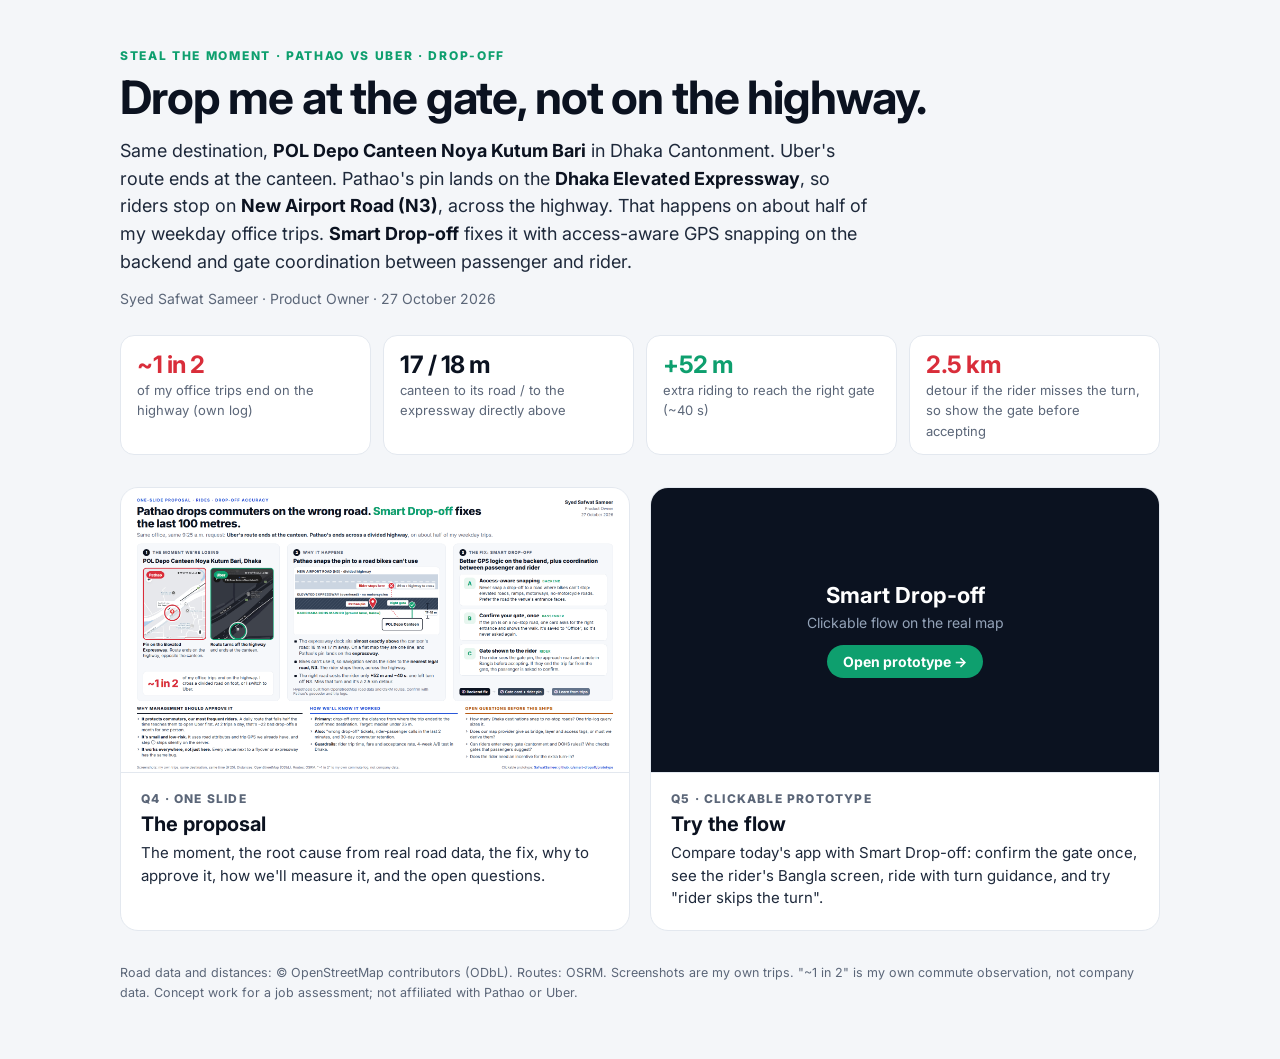
==== index.html @ 366b53b3 "Smart Drop-off: one-slide proposal and clickable prototype" ====
<!doctype html>
<html lang="en">
<head>
<meta charset="utf-8">
<meta name="viewport" content="width=device-width, initial-scale=1">
<title>Smart Drop-off</title>
<meta name="description" content="Steal the Moment: Pathao vs Uber drop-off at POL Depo Canteen Noya Kutum Bari, Dhaka. One-slide proposal and clickable prototype by Syed Safwat Sameer.">
<meta property="og:title" content="Smart Drop-off: drop me at the gate, not on the highway">
<meta property="og:description" content="One-slide proposal and clickable prototype by Syed Safwat Sameer.">
<meta property="og:image" content="https://SafwatSameer.github.io/smart-dropoff/slide/smart-dropoff-slide.png">
<link rel="preconnect" href="https://fonts.googleapis.com">
<link rel="preconnect" href="https://fonts.gstatic.com" crossorigin>
<link href="https://fonts.googleapis.com/css2?family=Inter:wght@400;500;600;700;800&display=swap" rel="stylesheet">
<style>
:root{--ink:#0b1220;--body:#1e293b;--muted:#5b6678;--line:#e3e8ef;--good:#0e9f6e;--bad:#d92d3a;--bg:#f4f6f9}
*{box-sizing:border-box}
body{margin:0;font-family:Inter,system-ui,"Segoe UI",Arial,sans-serif;color:var(--body);background:var(--bg)}
.wrap{max-width:1080px;margin:0 auto;padding:48px 20px 56px}
.kicker{font-size:12px;font-weight:800;letter-spacing:.14em;text-transform:uppercase;color:var(--good);margin:0}
h1{font-size:clamp(30px,5vw,46px);line-height:1.08;letter-spacing:-.025em;color:var(--ink);margin:10px 0 14px}
.lede{font-size:18px;line-height:1.55;max-width:760px;margin:0}
.lede b{color:var(--ink)}
.by{margin-top:14px;color:var(--muted);font-size:14px}
.grid{display:grid;grid-template-columns:1fr 1fr;gap:20px;margin-top:32px}
.card{display:flex;flex-direction:column;background:#fff;border:1px solid var(--line);border-radius:18px;overflow:hidden;text-decoration:none;color:inherit;transition:transform .15s,box-shadow .15s}
.card:hover{transform:translateY(-2px);box-shadow:0 14px 40px rgba(15,23,42,.12)}
.card:focus-visible{outline:3px solid #93c5fd;outline-offset:3px}
.thumb{aspect-ratio:16/9;background:#e2e8f0 center/cover no-repeat;border-bottom:1px solid var(--line)}
.thumb.proto{background:#0b1220;display:grid;place-items:center;color:#fff}
.thumb.proto div{text-align:center}
.thumb.proto b{display:block;font-size:22px}
.thumb.proto span{display:block;color:#94a3b8;font-size:14px;margin-top:6px}
.thumb.proto i{display:inline-block;margin-top:14px;font-style:normal;background:var(--good);border-radius:999px;padding:8px 16px;font-weight:700;font-size:14px}
.body{padding:18px 20px 20px}
.q{font-size:12px;font-weight:800;letter-spacing:.1em;text-transform:uppercase;color:var(--muted)}
.body h2{font-size:20px;color:var(--ink);margin:6px 0 6px}
.body p{margin:0;font-size:15px;line-height:1.5}
.facts{display:grid;grid-template-columns:repeat(4,1fr);gap:12px;margin-top:28px}
.fact{background:#fff;border:1px solid var(--line);border-radius:14px;padding:14px 16px}
.fact b{display:block;font-size:24px;color:var(--ink);letter-spacing:-.02em}
.fact.bad b{color:var(--bad)} .fact.good b{color:var(--good)}
.fact span{font-size:13px;color:var(--muted);line-height:1.4}
footer{margin-top:32px;font-size:12.5px;color:var(--muted);line-height:1.6}
@media (max-width:760px){.grid{grid-template-columns:1fr}.facts{grid-template-columns:1fr 1fr}.wrap{padding:32px 16px 40px}}
</style>
</head>
<body>
<main class="wrap">
  <p class="kicker">Steal the Moment · Pathao vs Uber · Drop-off</p>
  <h1>Drop me at the gate, not on the highway.</h1>
  <p class="lede">Same destination, <b>POL Depo Canteen Noya Kutum Bari</b> in Dhaka Cantonment. Uber's route ends at the canteen. Pathao's pin lands on the <b>Dhaka Elevated Expressway</b>, so riders stop on <b>New Airport Road (N3)</b>, across the highway. That happens on about half of my weekday office trips. <b>Smart Drop-off</b> fixes it with access-aware GPS snapping on the backend and gate coordination between passenger and rider.</p>
  <p class="by">Syed Safwat Sameer · Product Owner · 27 October 2026</p>

  <div class="facts">
    <div class="fact bad"><b>~1 in 2</b><span>of my office trips end on the highway (own log)</span></div>
    <div class="fact"><b>17 / 18 m</b><span>canteen to its road / to the expressway directly above</span></div>
    <div class="fact good"><b>+52 m</b><span>extra riding to reach the right gate (~40 s)</span></div>
    <div class="fact bad"><b>2.5 km</b><span>detour if the rider misses the turn, so show the gate before accepting</span></div>
  </div>

  <div class="grid">
    <a class="card" href="slide/">
      <div class="thumb" style="background-image:url(slide/smart-dropoff-slide.png)"></div>
      <div class="body"><div class="q">Q4 · One slide</div><h2>The proposal</h2><p>The moment, the root cause from real road data, the fix, why to approve it, how we'll measure it, and the open questions.</p></div>
    </a>
    <a class="card" href="prototype/">
      <div class="thumb proto"><div><b>Smart Drop-off</b><span>Clickable flow on the real map</span><i>Open prototype →</i></div></div>
      <div class="body"><div class="q">Q5 · Clickable prototype</div><h2>Try the flow</h2><p>Compare today's app with Smart Drop-off: confirm the gate once, see the rider's Bangla screen, ride with turn guidance, and try "rider skips the turn".</p></div>
    </a>
  </div>

  <footer>Road data and distances: © OpenStreetMap contributors (ODbL). Routes: OSRM. Screenshots are my own trips. "~1 in 2" is my own commute observation, not company data. Concept work for a job assessment; not affiliated with Pathao or Uber.</footer>
</main>
</body>
</html>
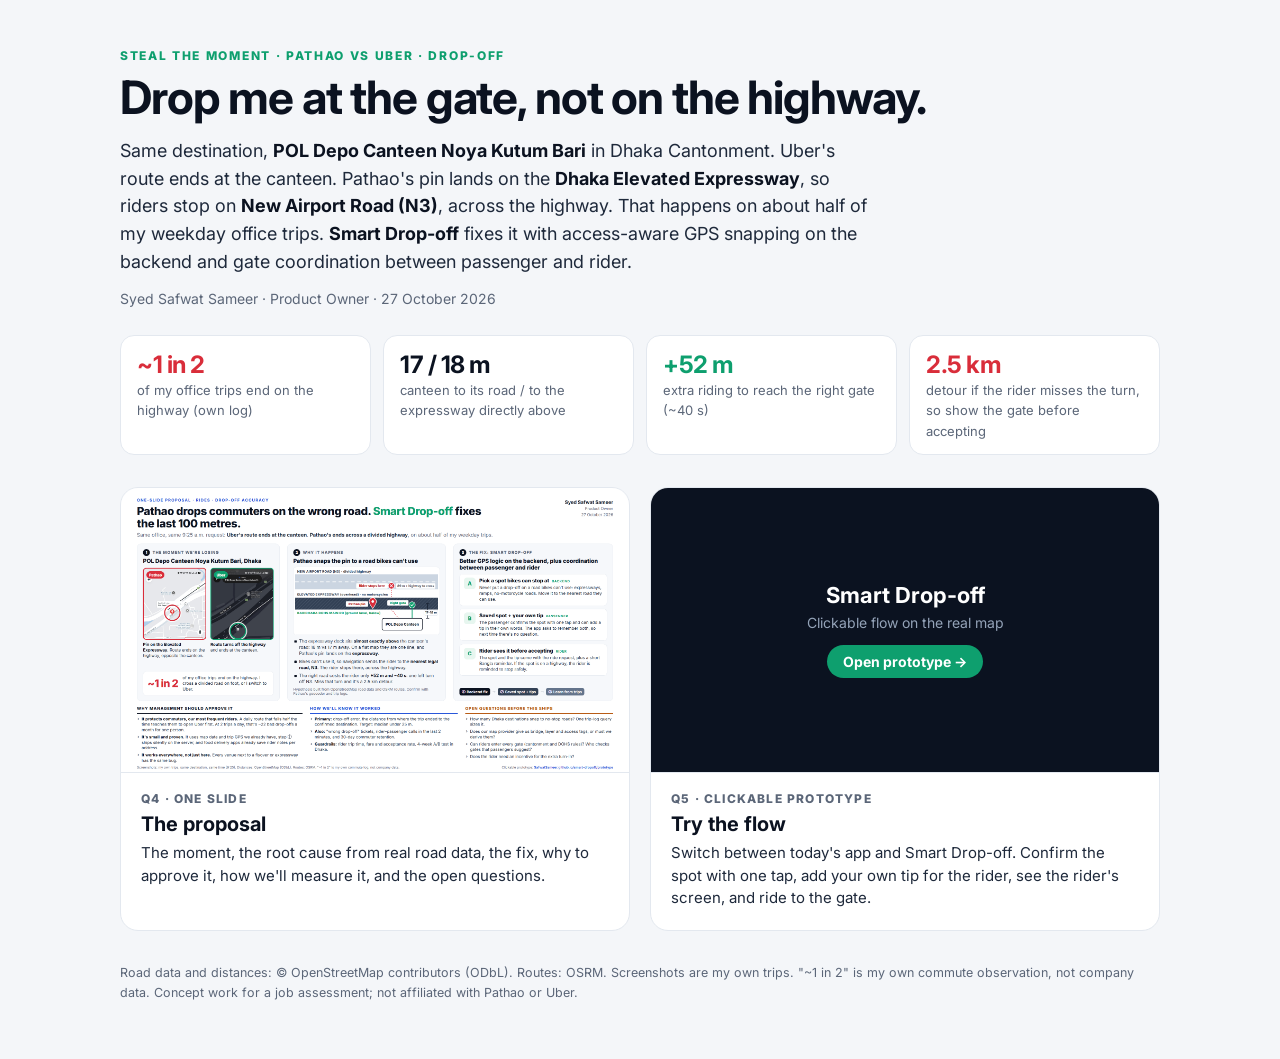
==== commit 34ef0d02: "Redesign prototype: lighter flow, cleaner map, saved rider tips - Phone is the focus; details move i" ====
--- a/index.html
+++ b/index.html
@@ -65,7 +65,7 @@
     </a>
     <a class="card" href="prototype/">
       <div class="thumb proto"><div><b>Smart Drop-off</b><span>Clickable flow on the real map</span><i>Open prototype →</i></div></div>
-      <div class="body"><div class="q">Q5 · Clickable prototype</div><h2>Try the flow</h2><p>Compare today's app with Smart Drop-off: confirm the gate once, see the rider's Bangla screen, ride with turn guidance, and try "rider skips the turn".</p></div>
+      <div class="body"><div class="q">Q5 · Clickable prototype</div><h2>Try the flow</h2><p>Switch between today's app and Smart Drop-off. Confirm the spot with one tap, add your own tip for the rider, see the rider's screen, and ride to the gate.</p></div>
     </a>
   </div>
 
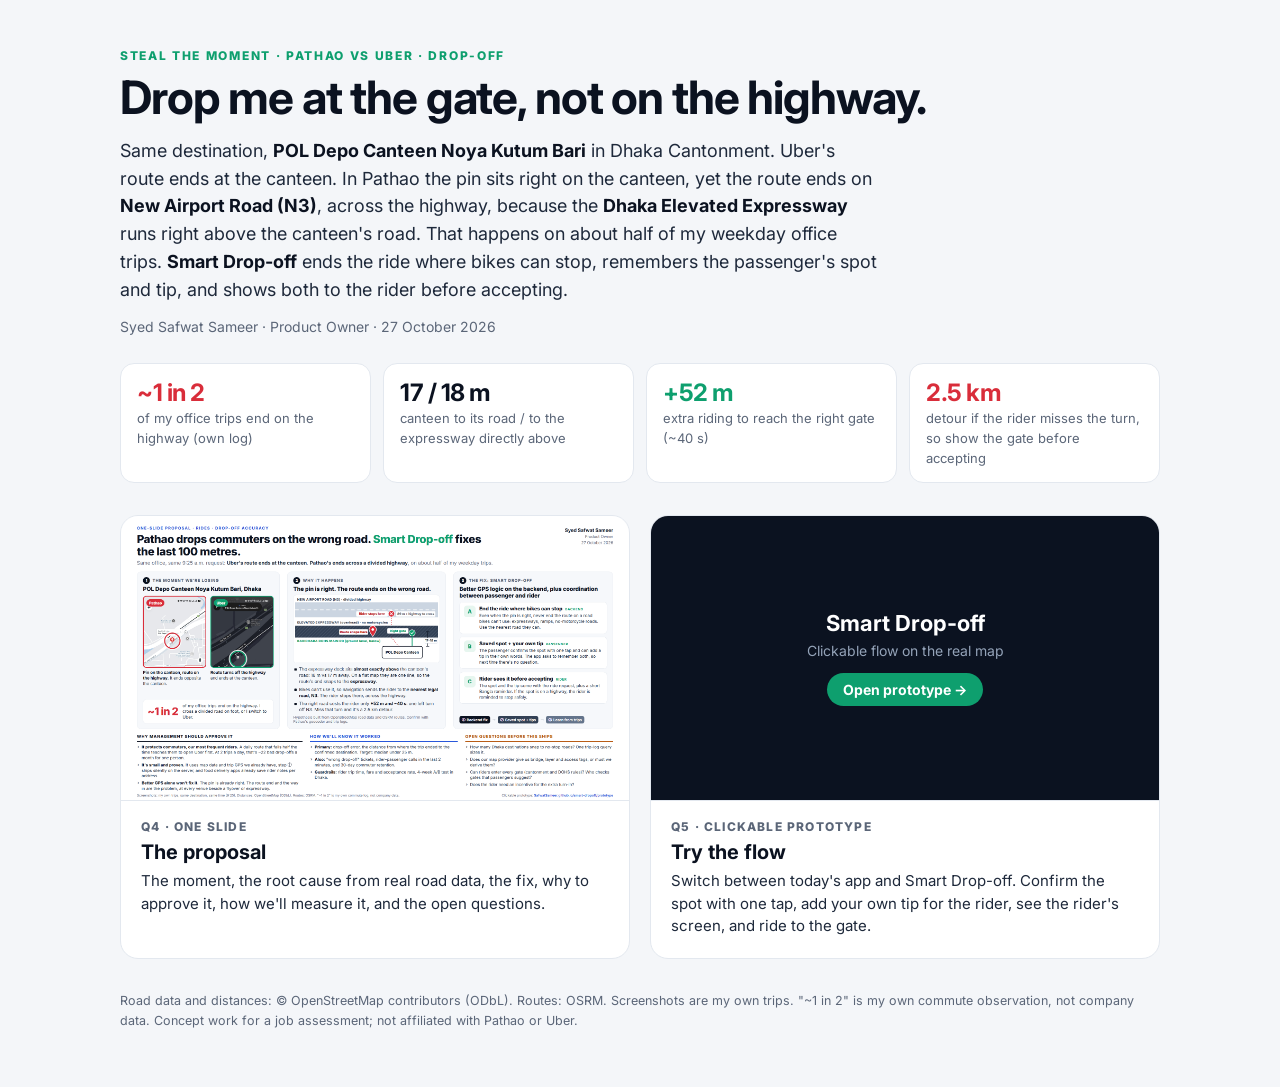
==== commit 7eccfa3f: "Prototype: search flow, pin on the canteen, rider call, why-not-GPS - Search 'POL Depo Canteen' and " ====
--- a/index.html
+++ b/index.html
@@ -48,7 +48,7 @@
 <main class="wrap">
   <p class="kicker">Steal the Moment · Pathao vs Uber · Drop-off</p>
   <h1>Drop me at the gate, not on the highway.</h1>
-  <p class="lede">Same destination, <b>POL Depo Canteen Noya Kutum Bari</b> in Dhaka Cantonment. Uber's route ends at the canteen. Pathao's pin lands on the <b>Dhaka Elevated Expressway</b>, so riders stop on <b>New Airport Road (N3)</b>, across the highway. That happens on about half of my weekday office trips. <b>Smart Drop-off</b> fixes it with access-aware GPS snapping on the backend and gate coordination between passenger and rider.</p>
+  <p class="lede">Same destination, <b>POL Depo Canteen Noya Kutum Bari</b> in Dhaka Cantonment. Uber's route ends at the canteen. In Pathao the pin sits right on the canteen, yet the route ends on <b>New Airport Road (N3)</b>, across the highway, because the <b>Dhaka Elevated Expressway</b> runs right above the canteen's road. That happens on about half of my weekday office trips. <b>Smart Drop-off</b> ends the ride where bikes can stop, remembers the passenger's spot and tip, and shows both to the rider before accepting.</p>
   <p class="by">Syed Safwat Sameer · Product Owner · 27 October 2026</p>
 
   <div class="facts">
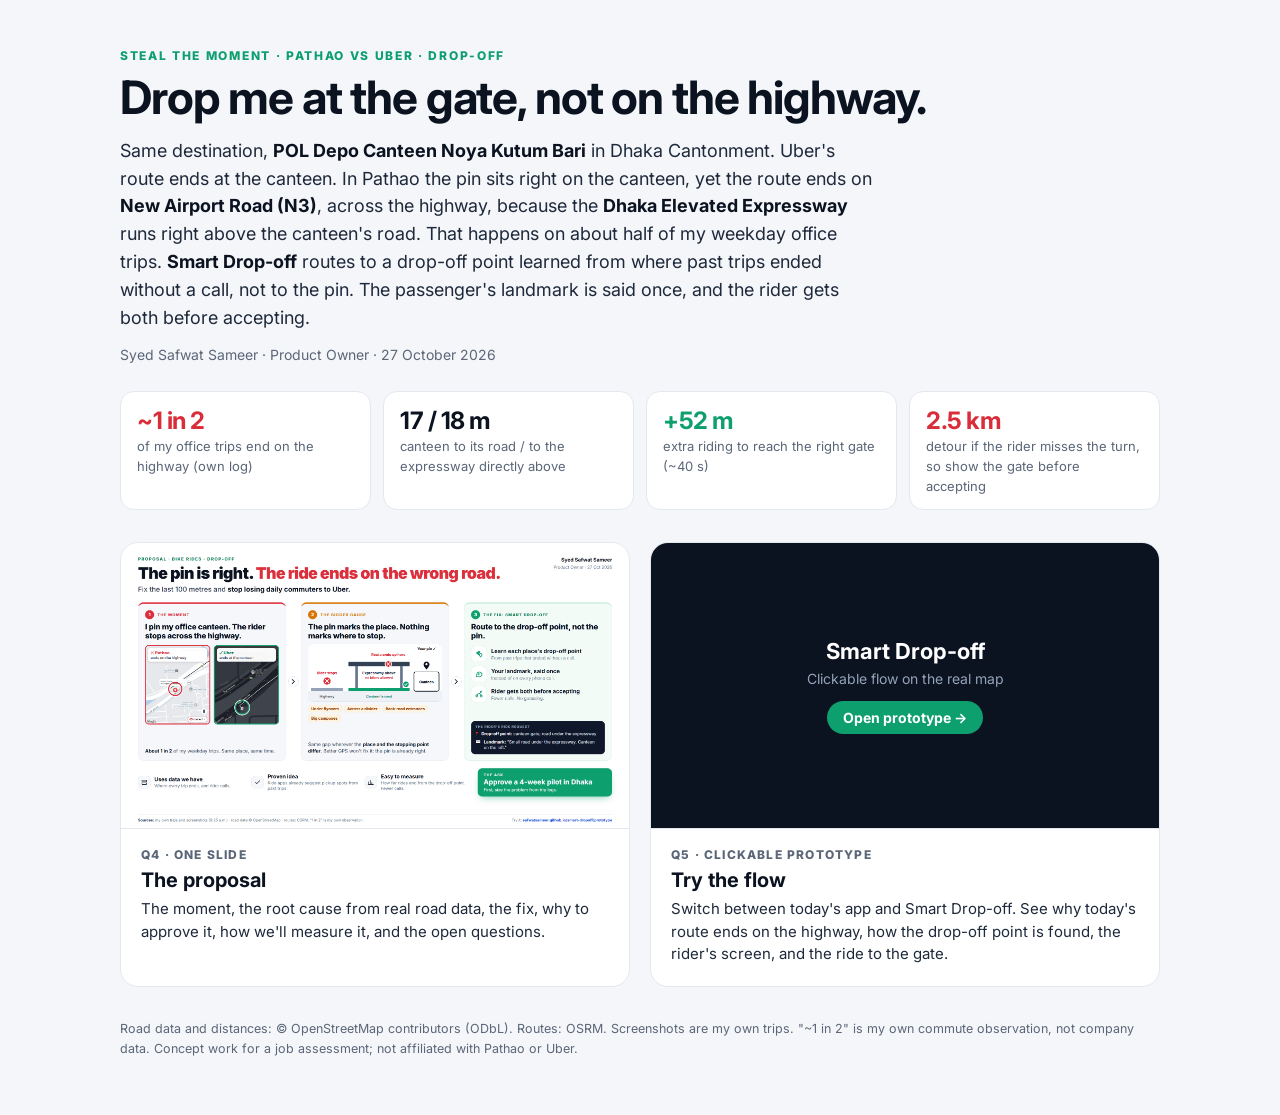
==== commit 09c6e421: "Core idea: route to a learned drop-off point, not the pin - Today: 'Finding a route' steps show the " ====
--- a/index.html
+++ b/index.html
@@ -48,7 +48,7 @@
 <main class="wrap">
   <p class="kicker">Steal the Moment · Pathao vs Uber · Drop-off</p>
   <h1>Drop me at the gate, not on the highway.</h1>
-  <p class="lede">Same destination, <b>POL Depo Canteen Noya Kutum Bari</b> in Dhaka Cantonment. Uber's route ends at the canteen. In Pathao the pin sits right on the canteen, yet the route ends on <b>New Airport Road (N3)</b>, across the highway, because the <b>Dhaka Elevated Expressway</b> runs right above the canteen's road. That happens on about half of my weekday office trips. <b>Smart Drop-off</b> ends the ride where bikes can stop, remembers the passenger's spot and tip, and shows both to the rider before accepting.</p>
+  <p class="lede">Same destination, <b>POL Depo Canteen Noya Kutum Bari</b> in Dhaka Cantonment. Uber's route ends at the canteen. In Pathao the pin sits right on the canteen, yet the route ends on <b>New Airport Road (N3)</b>, across the highway, because the <b>Dhaka Elevated Expressway</b> runs right above the canteen's road. That happens on about half of my weekday office trips. <b>Smart Drop-off</b> routes to a drop-off point learned from where past trips ended without a call, not to the pin. The passenger's landmark is said once, and the rider gets both before accepting.</p>
   <p class="by">Syed Safwat Sameer · Product Owner · 27 October 2026</p>
 
   <div class="facts">
@@ -65,7 +65,7 @@
     </a>
     <a class="card" href="prototype/">
       <div class="thumb proto"><div><b>Smart Drop-off</b><span>Clickable flow on the real map</span><i>Open prototype →</i></div></div>
-      <div class="body"><div class="q">Q5 · Clickable prototype</div><h2>Try the flow</h2><p>Switch between today's app and Smart Drop-off. Confirm the spot with one tap, add your own tip for the rider, see the rider's screen, and ride to the gate.</p></div>
+      <div class="body"><div class="q">Q5 · Clickable prototype</div><h2>Try the flow</h2><p>Switch between today's app and Smart Drop-off. See why today's route ends on the highway, how the drop-off point is found, the rider's screen, and the ride to the gate.</p></div>
     </a>
   </div>
 
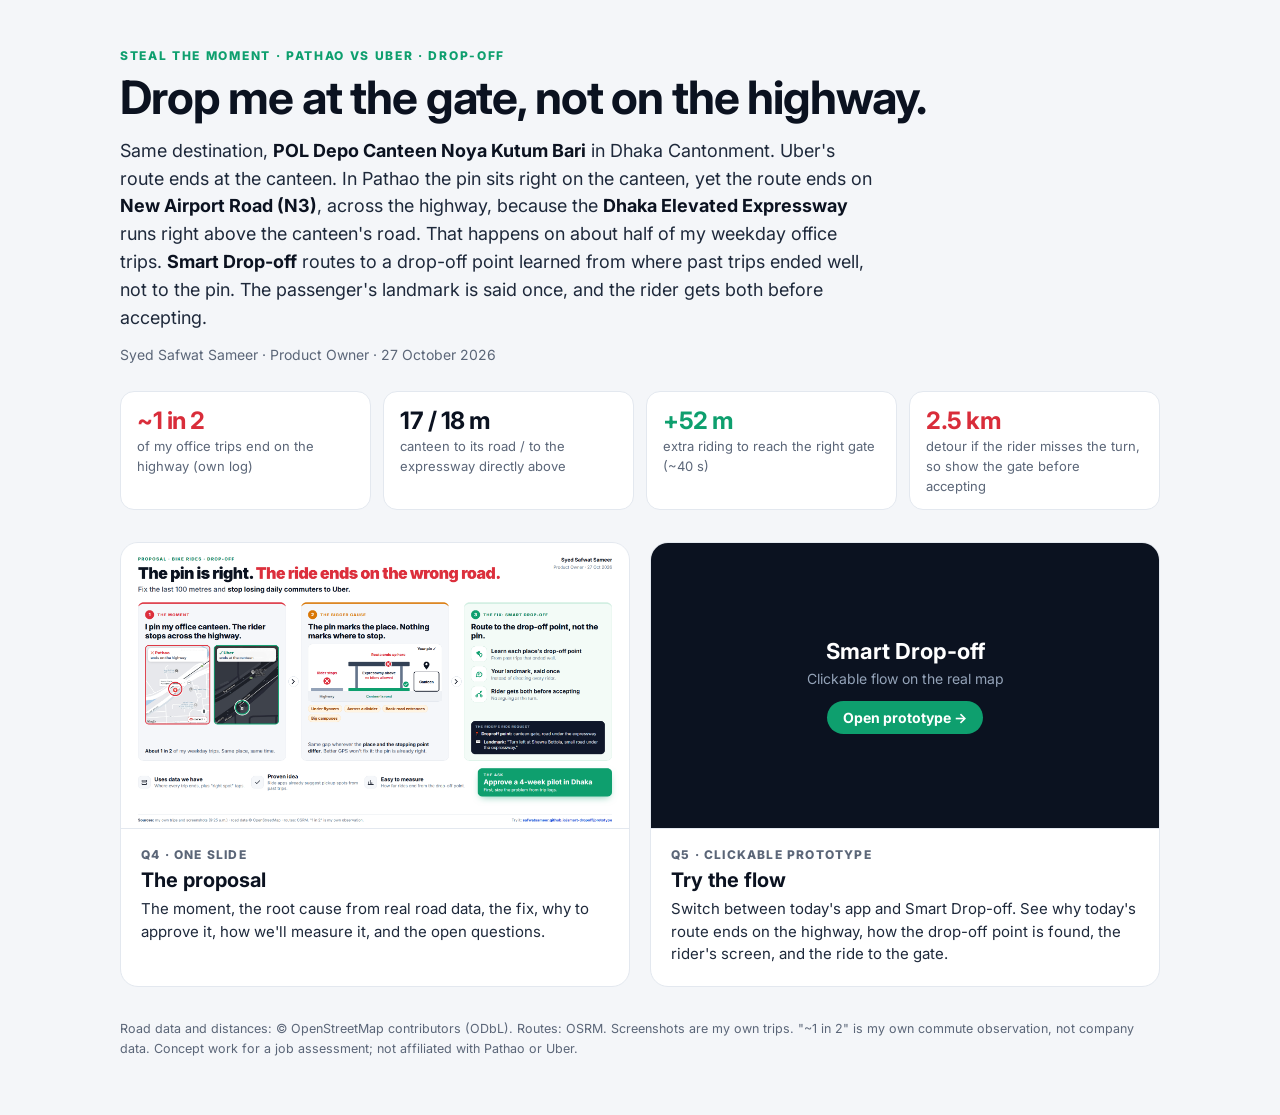
==== commit 5547064a: "Prototype: rider exchange happens at the turn near Shewra Bottola - Remove the phone call after book" ====
--- a/index.html
+++ b/index.html
@@ -48,7 +48,7 @@
 <main class="wrap">
   <p class="kicker">Steal the Moment · Pathao vs Uber · Drop-off</p>
   <h1>Drop me at the gate, not on the highway.</h1>
-  <p class="lede">Same destination, <b>POL Depo Canteen Noya Kutum Bari</b> in Dhaka Cantonment. Uber's route ends at the canteen. In Pathao the pin sits right on the canteen, yet the route ends on <b>New Airport Road (N3)</b>, across the highway, because the <b>Dhaka Elevated Expressway</b> runs right above the canteen's road. That happens on about half of my weekday office trips. <b>Smart Drop-off</b> routes to a drop-off point learned from where past trips ended without a call, not to the pin. The passenger's landmark is said once, and the rider gets both before accepting.</p>
+  <p class="lede">Same destination, <b>POL Depo Canteen Noya Kutum Bari</b> in Dhaka Cantonment. Uber's route ends at the canteen. In Pathao the pin sits right on the canteen, yet the route ends on <b>New Airport Road (N3)</b>, across the highway, because the <b>Dhaka Elevated Expressway</b> runs right above the canteen's road. That happens on about half of my weekday office trips. <b>Smart Drop-off</b> routes to a drop-off point learned from where past trips ended well, not to the pin. The passenger's landmark is said once, and the rider gets both before accepting.</p>
   <p class="by">Syed Safwat Sameer · Product Owner · 27 October 2026</p>
 
   <div class="facts">
